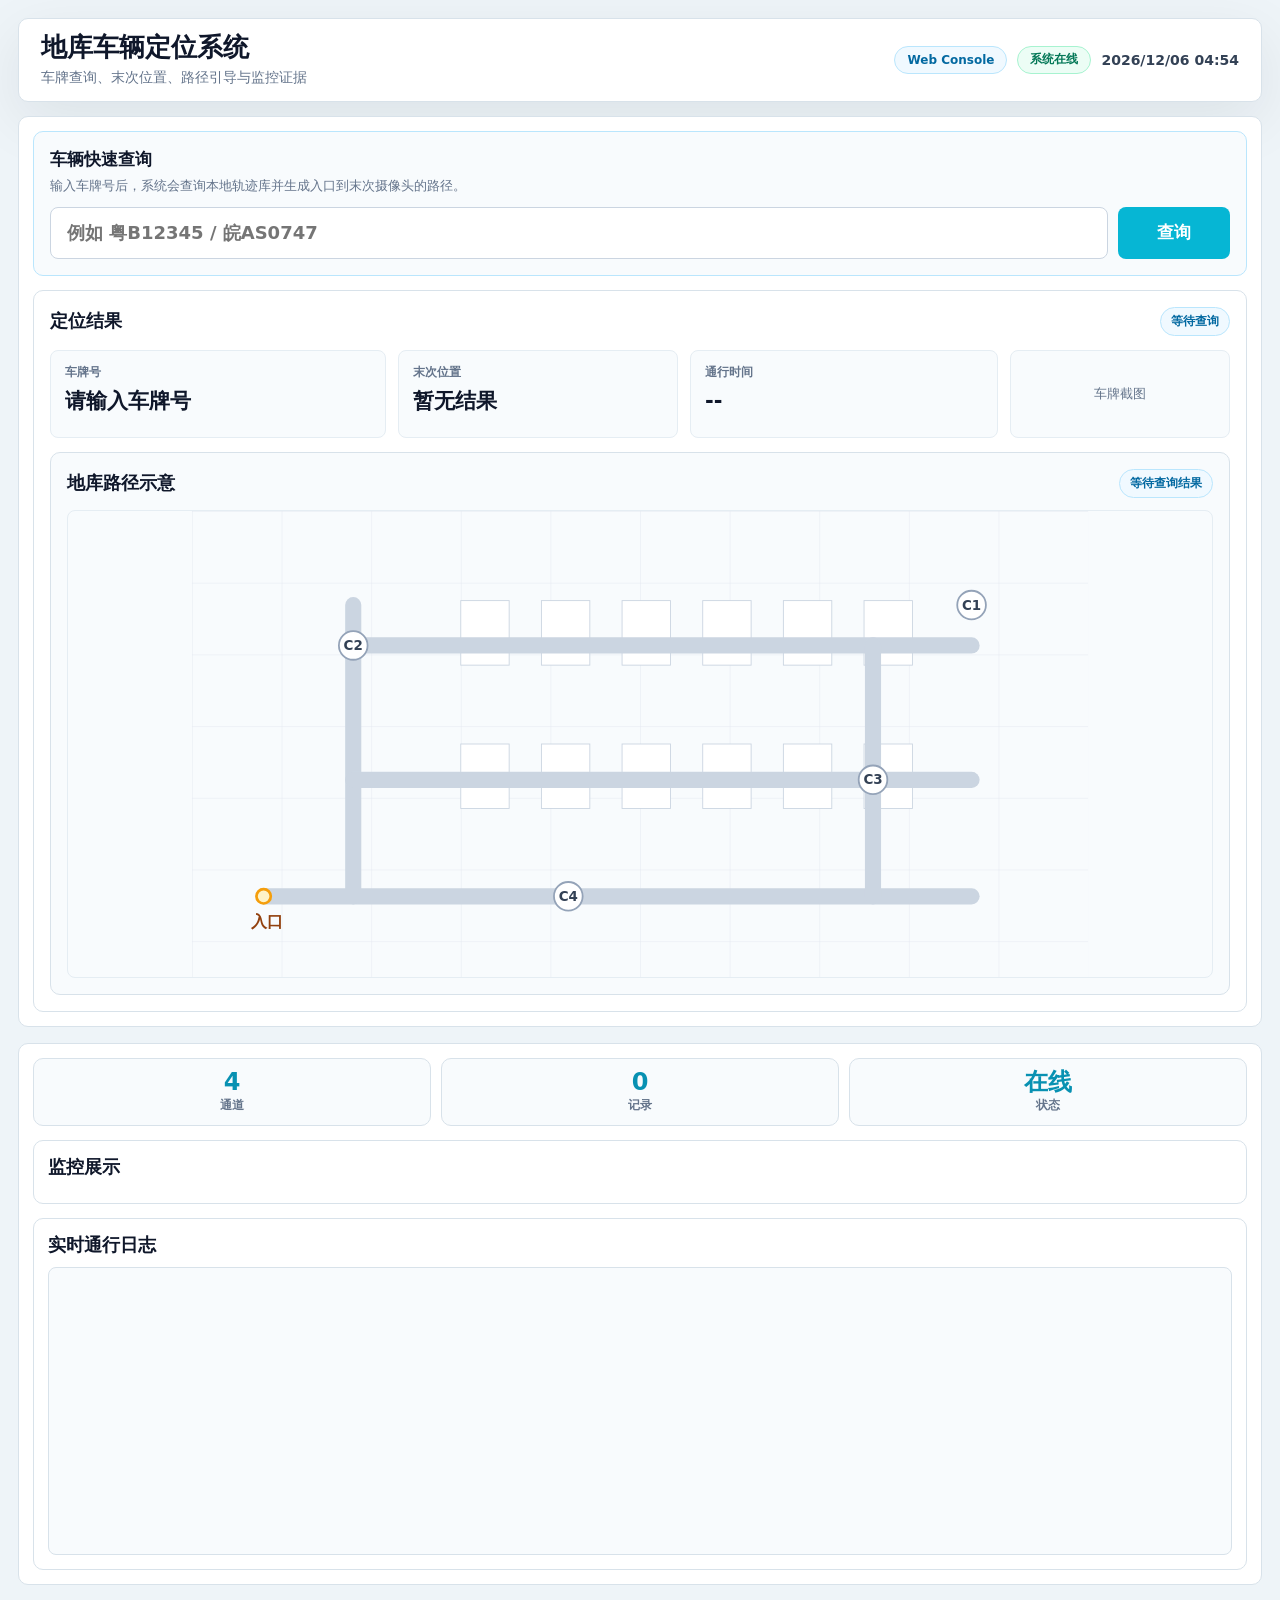
==== web/index.html @ daa82b67 "feat: add web console app" ====
<!doctype html>
<html lang="zh-CN">
<head>
  <meta charset="utf-8">
  <meta name="viewport" content="width=device-width, initial-scale=1">
  <title>地库车辆定位系统</title>
  <link rel="stylesheet" href="/web/styles.css">
</head>
<body>
  <main class="app-shell">
    <header class="topbar">
      <div>
        <h1>地库车辆定位系统</h1>
        <p>车牌查询、末次位置、路径引导与监控证据</p>
      </div>
      <div class="topbar-meta">
        <span class="pill pill-blue">Web Console</span>
        <span class="pill pill-green">系统在线</span>
        <time id="clock">--:--</time>
      </div>
    </header>

    <section class="dashboard">
      <section class="workspace">
        <form class="search-panel" id="searchForm">
          <div>
            <label for="plateInput">车辆快速查询</label>
            <p>输入车牌号后，系统会查询本地轨迹库并生成入口到末次摄像头的路径。</p>
          </div>
          <div class="search-row">
            <input id="plateInput" name="plate" type="text" placeholder="例如 粤B12345 / 皖AS0747" autocomplete="off">
            <button type="submit">查询</button>
          </div>
        </form>

        <section class="result-panel">
          <div class="section-heading">
            <h2>定位结果</h2>
            <span id="resultState">等待查询</span>
          </div>

          <div class="result-summary">
            <div>
              <span class="eyebrow">车牌号</span>
              <strong id="plateValue">请输入车牌号</strong>
            </div>
            <div>
              <span class="eyebrow">末次位置</span>
              <strong id="cameraValue">暂无结果</strong>
            </div>
            <div>
              <span class="eyebrow">通行时间</span>
              <strong id="timeValue">--</strong>
            </div>
            <figure class="plate-crop" id="plateCrop">
              <span>车牌截图</span>
            </figure>
          </div>

          <section class="map-card">
            <div class="map-title">
              <h2>地库路径示意</h2>
              <span id="routeLabel">等待查询结果</span>
            </div>
            <svg class="garage-map" viewBox="0 0 1000 520" role="img" aria-label="地库路径示意图">
              <defs>
                <pattern id="grid" width="100" height="80" patternUnits="userSpaceOnUse">
                  <path d="M 100 0 L 0 0 0 80" fill="none" stroke="#e2e8f0" stroke-width="1"/>
                </pattern>
              </defs>
              <rect x="0" y="0" width="1000" height="520" fill="url(#grid)"/>
              <g class="slots">
                <rect x="300" y="100" width="54" height="72"/>
                <rect x="390" y="100" width="54" height="72"/>
                <rect x="480" y="100" width="54" height="72"/>
                <rect x="570" y="100" width="54" height="72"/>
                <rect x="660" y="100" width="54" height="72"/>
                <rect x="750" y="100" width="54" height="72"/>
                <rect x="300" y="260" width="54" height="72"/>
                <rect x="390" y="260" width="54" height="72"/>
                <rect x="480" y="260" width="54" height="72"/>
                <rect x="570" y="260" width="54" height="72"/>
                <rect x="660" y="260" width="54" height="72"/>
                <rect x="750" y="260" width="54" height="72"/>
              </g>
              <g class="corridors">
                <path d="M80 430 H870"/>
                <path d="M180 105 V430"/>
                <path d="M180 150 H870"/>
                <path d="M180 300 H870"/>
                <path d="M760 150 V430"/>
              </g>
              <path id="routePath" class="route hidden" d=""/>
              <g class="entry">
                <circle cx="80" cy="430" r="8"/>
                <text x="66" y="464">入口</text>
              </g>
              <g class="camera-point" data-camera="1" transform="translate(870 105)">
                <circle r="16"/><text y="5">C1</text>
              </g>
              <g class="camera-point" data-camera="2" transform="translate(180 150)">
                <circle r="16"/><text y="5">C2</text>
              </g>
              <g class="camera-point" data-camera="3" transform="translate(760 300)">
                <circle r="16"/><text y="5">C3</text>
              </g>
              <g class="camera-point" data-camera="4" transform="translate(420 430)">
                <circle r="16"/><text y="5">C4</text>
              </g>
            </svg>
          </section>
        </section>
      </section>

      <aside class="side-rail">
        <section class="stats-grid">
          <article><strong id="channelCount">4</strong><span>通道</span></article>
          <article><strong id="recordCount">0</strong><span>记录</span></article>
          <article><strong>在线</strong><span>状态</span></article>
        </section>

        <section class="monitor-panel">
          <div class="section-heading compact">
            <h2>监控展示</h2>
          </div>
          <div class="camera-grid" id="cameraGrid"></div>
        </section>

        <section class="log-panel">
          <div class="section-heading compact">
            <h2>实时通行日志</h2>
          </div>
          <ol id="eventList" class="event-list"></ol>
        </section>
      </aside>
    </section>
  </main>

  <script src="/web/app.js"></script>
</body>
</html>
---- web/styles.css ----
:root {
  --bg: #eef4f8;
  --surface: #ffffff;
  --surface-soft: #f8fbfd;
  --line: #d8e2ea;
  --line-soft: #e5edf3;
  --text: #0f172a;
  --muted: #64748b;
  --cyan: #06b6d4;
  --cyan-strong: #0891b2;
  --emerald: #10b981;
  --amber: #f59e0b;
  --rose: #e11d48;
  --shadow: 0 18px 60px rgba(15, 23, 42, 0.08);
}

* {
  box-sizing: border-box;
}

body {
  margin: 0;
  background: var(--bg);
  color: var(--text);
  font-family: "Microsoft YaHei UI", "Segoe UI", system-ui, sans-serif;
  font-size: 16px;
}

.app-shell {
  min-height: 100vh;
  padding: 18px;
}

.topbar {
  display: flex;
  align-items: center;
  justify-content: space-between;
  min-height: 76px;
  padding: 14px 22px;
  background: var(--surface);
  border: 1px solid var(--line);
  border-radius: 10px;
  box-shadow: var(--shadow);
}

.topbar h1,
.section-heading h2,
.map-title h2 {
  margin: 0;
  letter-spacing: 0;
}

.topbar h1 {
  font-size: 26px;
  line-height: 1.15;
  font-weight: 750;
}

.topbar p {
  margin: 6px 0 0;
  color: var(--muted);
  font-size: 14px;
}

.topbar-meta {
  display: flex;
  align-items: center;
  gap: 10px;
  color: #334155;
  font-size: 14px;
  font-weight: 650;
}

.pill {
  display: inline-flex;
  align-items: center;
  min-height: 28px;
  padding: 0 12px;
  border-radius: 999px;
  font-size: 12px;
  font-weight: 750;
}

.pill-blue {
  color: #0369a1;
  background: #f0f9ff;
  border: 1px solid #bae6fd;
}

.pill-green {
  color: #047857;
  background: #ecfdf5;
  border: 1px solid #a7f3d0;
}

.dashboard {
  display: grid;
  grid-template-columns: minmax(780px, 1fr) minmax(420px, 560px);
  gap: 16px;
  margin-top: 14px;
}

.workspace,
.side-rail,
.search-panel,
.result-panel,
.map-card,
.monitor-panel,
.log-panel {
  border: 1px solid var(--line);
  border-radius: 10px;
  background: var(--surface);
}

.workspace,
.side-rail {
  padding: 14px;
}

.workspace {
  display: grid;
  gap: 14px;
}

.side-rail {
  display: grid;
  grid-template-rows: auto auto minmax(220px, 1fr);
  gap: 14px;
}

.search-panel {
  display: grid;
  gap: 12px;
  padding: 16px;
  background: var(--surface-soft);
  border-color: #bae6fd;
}

.search-panel label {
  display: block;
  font-size: 17px;
  font-weight: 750;
}

.search-panel p {
  margin: 6px 0 0;
  color: var(--muted);
  font-size: 13px;
}

.search-row {
  display: grid;
  grid-template-columns: 1fr 112px;
  gap: 10px;
}

.search-row input {
  width: 100%;
  height: 52px;
  padding: 0 16px;
  border: 1px solid #cbd5e1;
  border-radius: 8px;
  outline: none;
  color: var(--text);
  font: inherit;
  font-size: 18px;
  font-weight: 650;
  background: #fff;
}

.search-row input:focus {
  border-color: var(--cyan);
  box-shadow: 0 0 0 3px rgba(6, 182, 212, 0.14);
}

.search-row button {
  border: 0;
  border-radius: 8px;
  background: var(--cyan);
  color: #fff;
  font-size: 17px;
  font-weight: 750;
  cursor: pointer;
}

.search-row button:hover {
  background: var(--cyan-strong);
}

.result-panel {
  padding: 16px;
}

.section-heading,
.map-title {
  display: flex;
  align-items: center;
  justify-content: space-between;
  gap: 12px;
}

.section-heading h2,
.map-title h2 {
  font-size: 18px;
  font-weight: 750;
}

.section-heading span,
.map-title span {
  color: #0369a1;
  background: #f0f9ff;
  border: 1px solid #bae6fd;
  border-radius: 999px;
  padding: 5px 10px;
  font-size: 12px;
  font-weight: 700;
}

.section-heading.compact {
  margin-bottom: 10px;
}

.result-summary {
  display: grid;
  grid-template-columns: 1.2fr 1fr 1.1fr 220px;
  gap: 12px;
  align-items: stretch;
  margin-top: 14px;
}

.result-summary > div,
.plate-crop {
  min-height: 88px;
  margin: 0;
  padding: 13px 14px;
  border: 1px solid var(--line-soft);
  border-radius: 8px;
  background: var(--surface-soft);
}

.eyebrow {
  display: block;
  color: var(--muted);
  font-size: 12px;
  font-weight: 700;
  margin-bottom: 8px;
}

.result-summary strong {
  display: block;
  color: var(--text);
  font-size: 21px;
  line-height: 1.2;
  font-weight: 750;
}

.plate-crop {
  display: grid;
  place-items: center;
  overflow: hidden;
  color: var(--muted);
  font-size: 13px;
}

.plate-crop img {
  width: 100%;
  height: 100%;
  object-fit: contain;
}

.map-card {
  margin-top: 14px;
  padding: 16px;
  background: var(--surface-soft);
}

.garage-map {
  display: block;
  width: 100%;
  height: min(52vh, 560px);
  min-height: 360px;
  margin-top: 12px;
  border: 1px solid var(--line-soft);
  border-radius: 8px;
  background: #f8fbfd;
}

.slots rect {
  fill: #fff;
  stroke: #cbd5e1;
}

.corridors path {
  fill: none;
  stroke: #cbd5e1;
  stroke-width: 18;
  stroke-linecap: round;
  stroke-linejoin: round;
}

.route {
  fill: none;
  stroke: var(--emerald);
  stroke-width: 8;
  stroke-linecap: round;
  stroke-linejoin: round;
  filter: drop-shadow(0 0 8px rgba(16, 185, 129, 0.35));
}

.hidden {
  display: none;
}

.entry circle {
  fill: #fef3c7;
  stroke: var(--amber);
  stroke-width: 3;
}

.entry text {
  fill: #92400e;
  font-weight: 750;
  font-size: 18px;
}

.camera-point circle {
  fill: #fff;
  stroke: #94a3b8;
  stroke-width: 2;
}

.camera-point text {
  fill: #334155;
  text-anchor: middle;
  font-size: 15px;
  font-weight: 800;
}

.camera-point.active circle {
  fill: var(--emerald);
  stroke: #047857;
}

.camera-point.active text {
  fill: #fff;
}

.stats-grid {
  display: grid;
  grid-template-columns: repeat(3, 1fr);
  gap: 10px;
}

.stats-grid article {
  min-height: 68px;
  display: grid;
  place-items: center;
  padding: 10px;
  border: 1px solid var(--line);
  border-radius: 10px;
  background: var(--surface-soft);
}

.stats-grid strong {
  color: var(--cyan-strong);
  font-size: 24px;
  line-height: 1;
}

.stats-grid span {
  color: var(--muted);
  font-size: 12px;
  font-weight: 700;
}

.monitor-panel,
.log-panel {
  padding: 14px;
}

.camera-grid {
  display: grid;
  grid-template-columns: repeat(2, 1fr);
  gap: 10px;
}

.camera-tile {
  position: relative;
  aspect-ratio: 16 / 9;
  overflow: hidden;
  border-radius: 8px;
  background: #0f172a;
}

.camera-tile img {
  width: 100%;
  height: 100%;
  object-fit: cover;
}

.camera-tile span {
  position: absolute;
  left: 8px;
  top: 8px;
  padding: 4px 8px;
  border-radius: 999px;
  background: rgba(15, 23, 42, 0.72);
  color: #fff;
  font-size: 12px;
  font-weight: 750;
}

.event-list {
  height: clamp(220px, 32vh, 430px);
  margin: 0;
  padding: 6px;
  overflow: auto;
  border: 1px solid var(--line);
  border-radius: 8px;
  background: var(--surface-soft);
  list-style: none;
}

.event-list li {
  display: grid;
  grid-template-columns: 76px 1fr;
  gap: 10px;
  padding: 8px 8px;
  border-bottom: 1px solid var(--line-soft);
  color: #334155;
  font-size: 13px;
}

.event-list time {
  color: var(--muted);
  font-variant-numeric: tabular-nums;
}

.empty-state {
  color: var(--muted);
  padding: 18px;
  text-align: center;
}

@media (max-width: 1280px) {
  .dashboard {
    grid-template-columns: 1fr;
  }

  .side-rail {
    grid-template-rows: auto auto auto;
  }
}
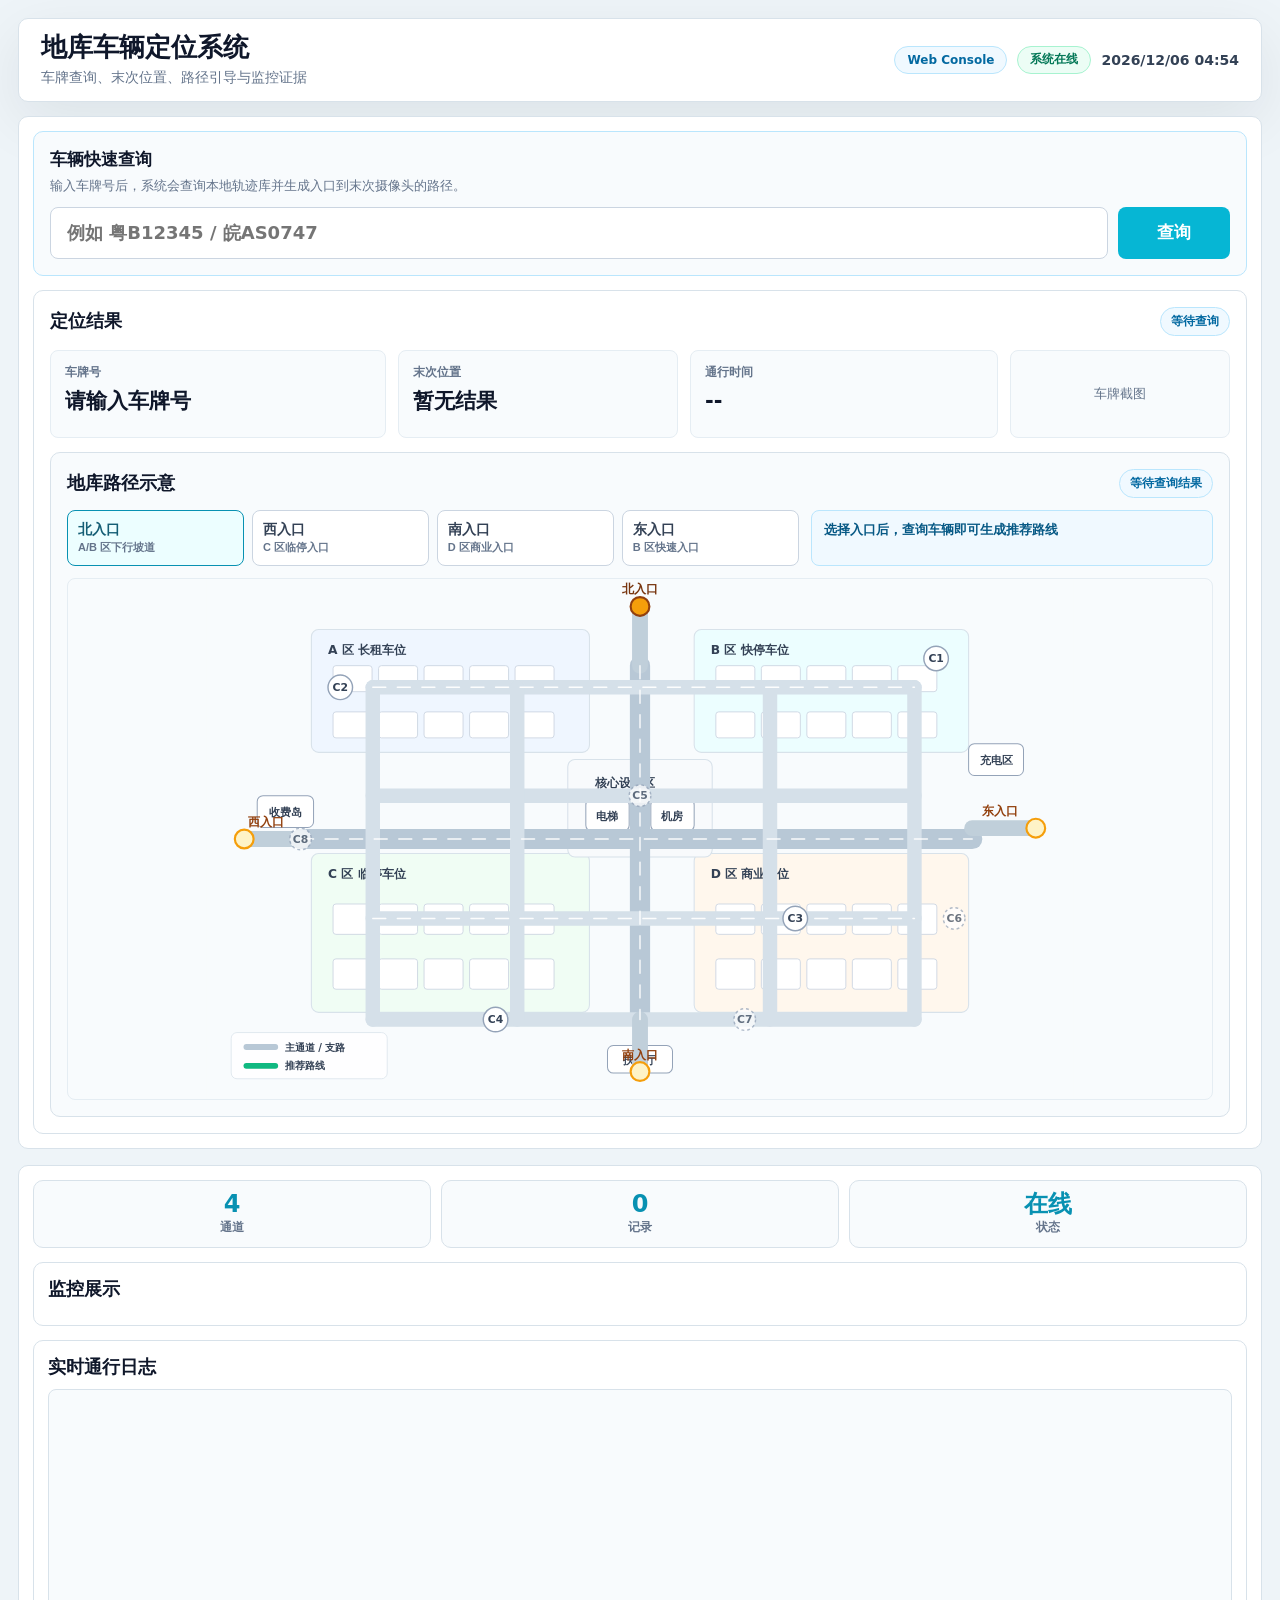
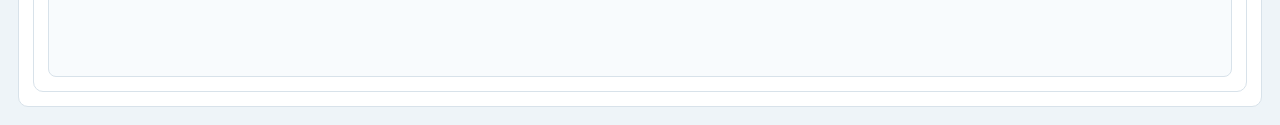
==== commit 3ec78c2d: "feat: enhance web garage map routing" ====
--- a/web/index.html
+++ b/web/index.html
@@ -62,50 +62,143 @@
               <h2>地库路径示意</h2>
               <span id="routeLabel">等待查询结果</span>
             </div>
-            <svg class="garage-map" viewBox="0 0 1000 520" role="img" aria-label="地库路径示意图">
+            <div class="map-controls">
+              <div class="entry-selector" role="radiogroup" aria-label="选择地库入口">
+                <button class="entry-option active" type="button" data-entry="north" aria-pressed="true">
+                  <span>北入口</span>
+                  <small>A/B 区下行坡道</small>
+                </button>
+                <button class="entry-option" type="button" data-entry="west" aria-pressed="false">
+                  <span>西入口</span>
+                  <small>C 区临停入口</small>
+                </button>
+                <button class="entry-option" type="button" data-entry="south" aria-pressed="false">
+                  <span>南入口</span>
+                  <small>D 区商业入口</small>
+                </button>
+                <button class="entry-option" type="button" data-entry="east" aria-pressed="false">
+                  <span>东入口</span>
+                  <small>B 区快速入口</small>
+                </button>
+              </div>
+              <p class="route-meta" id="routeMeta">选择入口后，查询车辆即可生成推荐路线</p>
+            </div>
+            <svg class="garage-map" viewBox="0 0 1200 720" role="img" aria-label="多入口地库路径示意图">
               <defs>
-                <pattern id="grid" width="100" height="80" patternUnits="userSpaceOnUse">
-                  <path d="M 100 0 L 0 0 0 80" fill="none" stroke="#e2e8f0" stroke-width="1"/>
+                <pattern id="grid" width="80" height="80" patternUnits="userSpaceOnUse">
+                  <path d="M 80 0 L 0 0 0 80" fill="none" stroke="#e2e8f0" stroke-width="1"/>
                 </pattern>
+                <marker id="routeArrow" markerWidth="16" markerHeight="16" refX="12" refY="8" orient="auto" markerUnits="strokeWidth">
+                  <path d="M2 2 L14 8 L2 14 Z" fill="#10b981"/>
+                </marker>
               </defs>
-              <rect x="0" y="0" width="1000" height="520" fill="url(#grid)"/>
-              <g class="slots">
-                <rect x="300" y="100" width="54" height="72"/>
-                <rect x="390" y="100" width="54" height="72"/>
-                <rect x="480" y="100" width="54" height="72"/>
-                <rect x="570" y="100" width="54" height="72"/>
-                <rect x="660" y="100" width="54" height="72"/>
-                <rect x="750" y="100" width="54" height="72"/>
-                <rect x="300" y="260" width="54" height="72"/>
-                <rect x="390" y="260" width="54" height="72"/>
-                <rect x="480" y="260" width="54" height="72"/>
-                <rect x="570" y="260" width="54" height="72"/>
-                <rect x="660" y="260" width="54" height="72"/>
-                <rect x="750" y="260" width="54" height="72"/>
-              </g>
+              <rect class="map-bg" x="0" y="0" width="1200" height="720" fill="url(#grid)"/>
+
+              <g class="zone-blocks">
+                <rect class="zone zone-a" x="145" y="70" width="385" height="170"/>
+                <rect class="zone zone-b" x="675" y="70" width="380" height="170"/>
+                <rect class="zone zone-c" x="145" y="380" width="385" height="220"/>
+                <rect class="zone zone-d" x="675" y="380" width="380" height="220"/>
+                <rect class="zone zone-core" x="500" y="250" width="200" height="135"/>
+              </g>
+
+              <g class="zone-labels">
+                <text x="168" y="104">A 区 长租车位</text>
+                <text x="698" y="104">B 区 快停车位</text>
+                <text x="168" y="414">C 区 临停车位</text>
+                <text x="698" y="414">D 区 商业车位</text>
+                <text x="538" y="288">核心设备区</text>
+              </g>
+
+              <g class="parking-slots">
+                <rect x="175" y="120" width="54" height="36"/><rect x="238" y="120" width="54" height="36"/><rect x="301" y="120" width="54" height="36"/><rect x="364" y="120" width="54" height="36"/><rect x="427" y="120" width="54" height="36"/>
+                <rect x="175" y="184" width="54" height="36"/><rect x="238" y="184" width="54" height="36"/><rect x="301" y="184" width="54" height="36"/><rect x="364" y="184" width="54" height="36"/><rect x="427" y="184" width="54" height="36"/>
+                <rect x="705" y="120" width="54" height="36"/><rect x="768" y="120" width="54" height="36"/><rect x="831" y="120" width="54" height="36"/><rect x="894" y="120" width="54" height="36"/><rect x="957" y="120" width="54" height="36"/>
+                <rect x="705" y="184" width="54" height="36"/><rect x="768" y="184" width="54" height="36"/><rect x="831" y="184" width="54" height="36"/><rect x="894" y="184" width="54" height="36"/><rect x="957" y="184" width="54" height="36"/>
+                <rect x="175" y="450" width="54" height="42"/><rect x="238" y="450" width="54" height="42"/><rect x="301" y="450" width="54" height="42"/><rect x="364" y="450" width="54" height="42"/><rect x="427" y="450" width="54" height="42"/>
+                <rect x="175" y="526" width="54" height="42"/><rect x="238" y="526" width="54" height="42"/><rect x="301" y="526" width="54" height="42"/><rect x="364" y="526" width="54" height="42"/><rect x="427" y="526" width="54" height="42"/>
+                <rect x="705" y="450" width="54" height="42"/><rect x="768" y="450" width="54" height="42"/><rect x="831" y="450" width="54" height="42"/><rect x="894" y="450" width="54" height="42"/><rect x="957" y="450" width="54" height="42"/>
+                <rect x="705" y="526" width="54" height="42"/><rect x="768" y="526" width="54" height="42"/><rect x="831" y="526" width="54" height="42"/><rect x="894" y="526" width="54" height="42"/><rect x="957" y="526" width="54" height="42"/>
+              </g>
+
+              <g class="service-areas">
+                <rect x="525" y="305" width="60" height="44"/><text x="555" y="333">电梯</text>
+                <rect x="615" y="305" width="60" height="44"/><text x="645" y="333">机房</text>
+                <rect x="70" y="300" width="78" height="44"/><text x="109" y="328">收费岛</text>
+                <rect x="1055" y="228" width="76" height="44"/><text x="1093" y="256">充电区</text>
+                <rect x="555" y="646" width="90" height="38"/><text x="600" y="671">扶梯厅</text>
+              </g>
+
               <g class="corridors">
-                <path d="M80 430 H870"/>
-                <path d="M180 105 V430"/>
-                <path d="M180 150 H870"/>
-                <path d="M180 300 H870"/>
-                <path d="M760 150 V430"/>
-              </g>
+                <path class="main-lane" d="M130 360 H1060"/>
+                <path class="main-lane" d="M600 120 V610"/>
+                <path class="branch-lane" d="M230 150 H980"/>
+                <path class="branch-lane" d="M230 300 H980"/>
+                <path class="branch-lane" d="M230 470 H980"/>
+                <path class="branch-lane" d="M230 610 H980"/>
+                <path class="branch-lane" d="M230 150 V610"/>
+                <path class="branch-lane" d="M430 150 V610"/>
+                <path class="branch-lane" d="M780 150 V610"/>
+                <path class="branch-lane" d="M980 150 V610"/>
+                <path class="entry-lane" d="M600 38 V120"/>
+                <path class="entry-lane" d="M52 360 H130"/>
+                <path class="entry-lane" d="M600 682 V610"/>
+                <path class="entry-lane" d="M1148 345 H1060"/>
+              </g>
+              <g class="lane-center">
+                <path d="M130 360 H1060"/>
+                <path d="M600 120 V610"/>
+                <path d="M230 150 H980"/>
+                <path d="M230 470 H980"/>
+              </g>
+
+              <path id="routeHalo" class="route-halo hidden" d=""/>
               <path id="routePath" class="route hidden" d=""/>
-              <g class="entry">
-                <circle cx="80" cy="430" r="8"/>
-                <text x="66" y="464">入口</text>
-              </g>
-              <g class="camera-point" data-camera="1" transform="translate(870 105)">
-                <circle r="16"/><text y="5">C1</text>
-              </g>
-              <g class="camera-point" data-camera="2" transform="translate(180 150)">
-                <circle r="16"/><text y="5">C2</text>
-              </g>
-              <g class="camera-point" data-camera="3" transform="translate(760 300)">
-                <circle r="16"/><text y="5">C3</text>
-              </g>
-              <g class="camera-point" data-camera="4" transform="translate(420 430)">
-                <circle r="16"/><text y="5">C4</text>
+
+              <g class="entry-point active" data-entry="north" transform="translate(600 38)" tabindex="0" role="button" aria-label="北入口">
+                <circle r="13"/><text x="0" y="-18">北入口</text>
+              </g>
+              <g class="entry-point" data-entry="west" transform="translate(52 360)" tabindex="0" role="button" aria-label="西入口">
+                <circle r="13"/><text x="30" y="-18">西入口</text>
+              </g>
+              <g class="entry-point" data-entry="south" transform="translate(600 682)" tabindex="0" role="button" aria-label="南入口">
+                <circle r="13"/><text x="0" y="-18">南入口</text>
+              </g>
+              <g class="entry-point" data-entry="east" transform="translate(1148 345)" tabindex="0" role="button" aria-label="东入口">
+                <circle r="13"/><text x="-50" y="-18">东入口</text>
+              </g>
+
+              <g class="camera-point" data-camera="1" transform="translate(1010 110)">
+                <circle r="17"/><text y="5">C1</text>
+              </g>
+              <g class="camera-point" data-camera="2" transform="translate(185 150)">
+                <circle r="17"/><text y="5">C2</text>
+              </g>
+              <g class="camera-point" data-camera="3" transform="translate(815 470)">
+                <circle r="17"/><text y="5">C3</text>
+              </g>
+              <g class="camera-point" data-camera="4" transform="translate(400 610)">
+                <circle r="17"/><text y="5">C4</text>
+              </g>
+              <g class="camera-point planned" data-camera="5" transform="translate(600 300)">
+                <circle r="15"/><text y="5">C5</text>
+              </g>
+              <g class="camera-point planned" data-camera="6" transform="translate(1035 470)">
+                <circle r="15"/><text y="5">C6</text>
+              </g>
+              <g class="camera-point planned" data-camera="7" transform="translate(745 610)">
+                <circle r="15"/><text y="5">C7</text>
+              </g>
+              <g class="camera-point planned" data-camera="8" transform="translate(130 360)">
+                <circle r="15"/><text y="5">C8</text>
+              </g>
+
+              <g class="map-legend">
+                <rect x="34" y="628" width="216" height="64"/>
+                <line x1="55" y1="648" x2="95" y2="648" class="legend-lane"/>
+                <text x="108" y="653">主通道 / 支路</text>
+                <line x1="55" y1="674" x2="95" y2="674" class="legend-route"/>
+                <text x="108" y="679">推荐路线</text>
               </g>
             </svg>
           </section>
--- a/web/styles.css
+++ b/web/styles.css
@@ -274,26 +274,177 @@
   background: var(--surface-soft);
 }
 
+.map-controls {
+  display: grid;
+  grid-template-columns: minmax(420px, 1fr) minmax(260px, 0.55fr);
+  gap: 12px;
+  margin-top: 12px;
+}
+
+.entry-selector {
+  display: grid;
+  grid-template-columns: repeat(4, minmax(0, 1fr));
+  gap: 8px;
+}
+
+.entry-option {
+  min-height: 56px;
+  padding: 8px 10px;
+  border: 1px solid #cbd5e1;
+  border-radius: 8px;
+  background: #fff;
+  color: #334155;
+  text-align: left;
+  cursor: pointer;
+  transition: border-color 180ms ease, background 180ms ease, box-shadow 180ms ease;
+}
+
+.entry-option:hover,
+.entry-option:focus-visible {
+  border-color: var(--cyan);
+  outline: none;
+  box-shadow: 0 0 0 3px rgba(6, 182, 212, 0.14);
+}
+
+.entry-option.active {
+  border-color: var(--cyan-strong);
+  background: #ecfeff;
+  color: #155e75;
+}
+
+.entry-option span,
+.entry-option small {
+  display: block;
+}
+
+.entry-option span {
+  font-size: 14px;
+  line-height: 1.2;
+  font-weight: 800;
+}
+
+.entry-option small {
+  margin-top: 4px;
+  color: var(--muted);
+  font-size: 11px;
+  line-height: 1.25;
+  font-weight: 650;
+}
+
+.route-meta {
+  min-height: 56px;
+  margin: 0;
+  padding: 10px 12px;
+  border: 1px solid #bae6fd;
+  border-radius: 8px;
+  background: #f0f9ff;
+  color: #075985;
+  font-size: 13px;
+  line-height: 1.45;
+  font-weight: 700;
+}
+
 .garage-map {
   display: block;
   width: 100%;
-  height: min(52vh, 560px);
-  min-height: 360px;
+  height: min(58vh, 640px);
+  min-height: 460px;
   margin-top: 12px;
   border: 1px solid var(--line-soft);
   border-radius: 8px;
   background: #f8fbfd;
 }
 
-.slots rect {
+.map-bg {
+  fill: #f8fbfd;
+}
+
+.zone-blocks rect {
+  stroke: #d8e2ea;
+  stroke-width: 1.5;
+  rx: 10;
+}
+
+.zone-a {
+  fill: #eff6ff;
+}
+
+.zone-b {
+  fill: #ecfeff;
+}
+
+.zone-c {
+  fill: #f0fdf4;
+}
+
+.zone-d {
+  fill: #fff7ed;
+}
+
+.zone-core {
+  fill: #f8fafc;
+}
+
+.zone-labels text {
+  fill: #334155;
+  font-size: 17px;
+  font-weight: 800;
+}
+
+.parking-slots rect {
   fill: #fff;
   stroke: #cbd5e1;
+  stroke-width: 1.2;
+  rx: 4;
+}
+
+.service-areas rect {
+  fill: #fff;
+  stroke: #94a3b8;
+  stroke-width: 1.4;
+  rx: 8;
+}
+
+.service-areas text {
+  fill: #334155;
+  font-size: 15px;
+  font-weight: 800;
+  text-anchor: middle;
 }
 
 .corridors path {
   fill: none;
-  stroke: #cbd5e1;
-  stroke-width: 18;
+  stroke-linecap: round;
+  stroke-linejoin: round;
+}
+
+.corridors .main-lane {
+  stroke: #b8c8d6;
+  stroke-width: 28;
+}
+
+.corridors .branch-lane {
+  stroke: #d5e0e9;
+  stroke-width: 20;
+}
+
+.corridors .entry-lane {
+  stroke: #c0cfda;
+  stroke-width: 22;
+}
+
+.lane-center path {
+  fill: none;
+  stroke: rgba(255, 255, 255, 0.92);
+  stroke-width: 2;
+  stroke-dasharray: 18 16;
+  stroke-linecap: round;
+}
+
+.route-halo {
+  fill: none;
+  stroke: rgba(16, 185, 129, 0.22);
+  stroke-width: 22;
   stroke-linecap: round;
   stroke-linejoin: round;
 }
@@ -301,26 +452,43 @@
 .route {
   fill: none;
   stroke: var(--emerald);
-  stroke-width: 8;
+  stroke-width: 10;
   stroke-linecap: round;
   stroke-linejoin: round;
   filter: drop-shadow(0 0 8px rgba(16, 185, 129, 0.35));
+  marker-end: url(#routeArrow);
 }
 
 .hidden {
   display: none;
 }
 
-.entry circle {
+.entry-point {
+  cursor: pointer;
+}
+
+.entry-point circle {
   fill: #fef3c7;
   stroke: var(--amber);
   stroke-width: 3;
 }
 
-.entry text {
+.entry-point text {
   fill: #92400e;
   font-weight: 750;
-  font-size: 18px;
+  font-size: 17px;
+  text-anchor: middle;
+}
+
+.entry-point.active circle,
+.entry-point:focus-visible circle {
+  fill: var(--amber);
+  stroke: #92400e;
+}
+
+.entry-point.active text,
+.entry-point:focus-visible text {
+  fill: #78350f;
 }
 
 .camera-point circle {
@@ -336,6 +504,14 @@
   font-weight: 800;
 }
 
+.camera-point.planned {
+  opacity: 0.72;
+}
+
+.camera-point.planned circle {
+  stroke-dasharray: 4 4;
+}
+
 .camera-point.active circle {
   fill: var(--emerald);
   stroke: #047857;
@@ -343,6 +519,30 @@
 
 .camera-point.active text {
   fill: #fff;
+}
+
+.map-legend rect {
+  fill: rgba(255, 255, 255, 0.86);
+  stroke: #d8e2ea;
+  rx: 8;
+}
+
+.map-legend text {
+  fill: #334155;
+  font-size: 14px;
+  font-weight: 750;
+}
+
+.legend-lane {
+  stroke: #b8c8d6;
+  stroke-width: 8;
+  stroke-linecap: round;
+}
+
+.legend-route {
+  stroke: var(--emerald);
+  stroke-width: 8;
+  stroke-linecap: round;
 }
 
 .stats-grid {
@@ -451,3 +651,76 @@
     grid-template-rows: auto auto auto;
   }
 }
+
+@media (max-width: 920px) {
+  .result-summary {
+    grid-template-columns: repeat(2, minmax(0, 1fr));
+  }
+
+  .map-controls {
+    grid-template-columns: 1fr;
+  }
+
+  .entry-selector {
+    grid-template-columns: repeat(2, minmax(0, 1fr));
+  }
+
+  .garage-map {
+    height: 520px;
+  }
+}
+
+@media (max-width: 640px) {
+  .app-shell {
+    padding: 10px;
+  }
+
+  .topbar {
+    align-items: flex-start;
+    flex-direction: column;
+    gap: 12px;
+    padding: 14px;
+  }
+
+  .topbar h1 {
+    font-size: 22px;
+  }
+
+  .topbar-meta {
+    flex-wrap: wrap;
+  }
+
+  .workspace,
+  .side-rail {
+    padding: 10px;
+  }
+
+  .search-row {
+    grid-template-columns: 1fr;
+  }
+
+  .search-row button {
+    min-height: 48px;
+  }
+
+  .section-heading,
+  .map-title {
+    align-items: flex-start;
+    flex-direction: column;
+  }
+
+  .result-summary,
+  .stats-grid,
+  .camera-grid {
+    grid-template-columns: 1fr;
+  }
+
+  .entry-selector {
+    grid-template-columns: 1fr;
+  }
+
+  .garage-map {
+    height: 460px;
+    min-height: 0;
+  }
+}
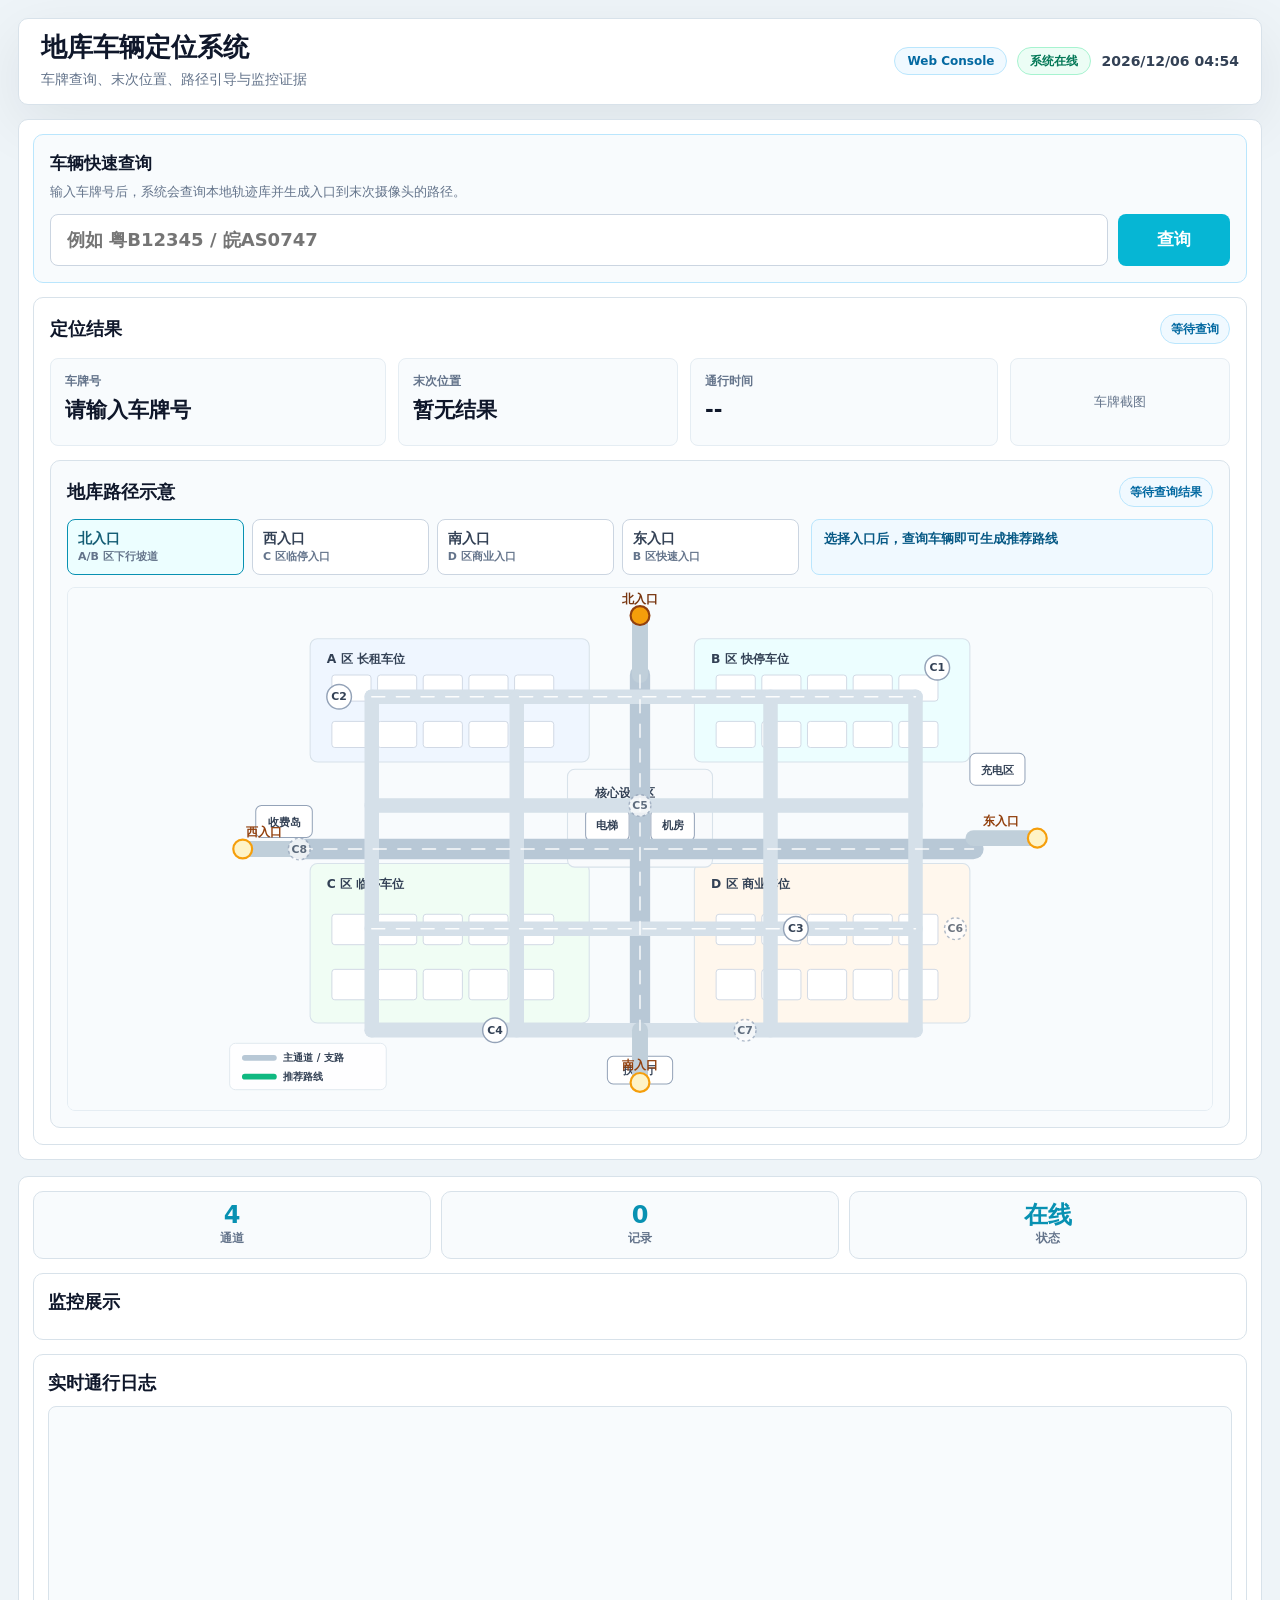
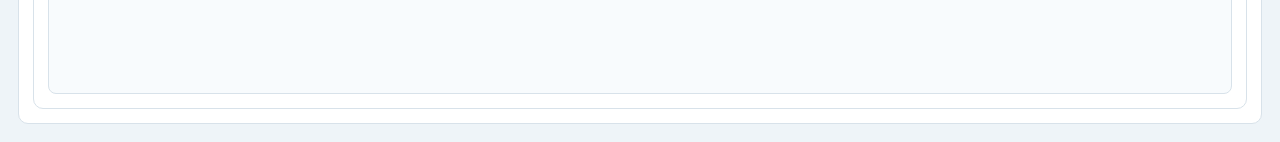
==== commit 068c9598: "fix: improve web console mobile layout" ====
--- a/web/index.html
+++ b/web/index.html
@@ -83,6 +83,7 @@
               </div>
               <p class="route-meta" id="routeMeta">选择入口后，查询车辆即可生成推荐路线</p>
             </div>
+            <div class="map-viewport" role="region" tabindex="0" aria-label="可触控平移的多入口地库路径示意图">
             <svg class="garage-map" viewBox="0 0 1200 720" role="img" aria-label="多入口地库路径示意图">
               <defs>
                 <pattern id="grid" width="80" height="80" patternUnits="userSpaceOnUse">
@@ -156,16 +157,16 @@
               <path id="routePath" class="route hidden" d=""/>
 
               <g class="entry-point active" data-entry="north" transform="translate(600 38)" tabindex="0" role="button" aria-label="北入口">
-                <circle r="13"/><text x="0" y="-18">北入口</text>
+                <circle class="entry-hit" r="34"/><circle class="entry-dot" r="13"/><text x="0" y="-18">北入口</text>
               </g>
               <g class="entry-point" data-entry="west" transform="translate(52 360)" tabindex="0" role="button" aria-label="西入口">
-                <circle r="13"/><text x="30" y="-18">西入口</text>
+                <circle class="entry-hit" r="34"/><circle class="entry-dot" r="13"/><text x="30" y="-18">西入口</text>
               </g>
               <g class="entry-point" data-entry="south" transform="translate(600 682)" tabindex="0" role="button" aria-label="南入口">
-                <circle r="13"/><text x="0" y="-18">南入口</text>
+                <circle class="entry-hit" r="34"/><circle class="entry-dot" r="13"/><text x="0" y="-18">南入口</text>
               </g>
               <g class="entry-point" data-entry="east" transform="translate(1148 345)" tabindex="0" role="button" aria-label="东入口">
-                <circle r="13"/><text x="-50" y="-18">东入口</text>
+                <circle class="entry-hit" r="34"/><circle class="entry-dot" r="13"/><text x="-50" y="-18">东入口</text>
               </g>
 
               <g class="camera-point" data-camera="1" transform="translate(1010 110)">
@@ -201,6 +202,7 @@
                 <text x="108" y="679">推荐路线</text>
               </g>
             </svg>
+            </div>
           </section>
         </section>
       </section>
--- a/web/styles.css
+++ b/web/styles.css
@@ -18,23 +18,47 @@
   box-sizing: border-box;
 }
 
+html {
+  -webkit-text-size-adjust: 100%;
+  text-size-adjust: 100%;
+}
+
 body {
   margin: 0;
   background: var(--bg);
   color: var(--text);
   font-family: "Microsoft YaHei UI", "Segoe UI", system-ui, sans-serif;
   font-size: 16px;
+  line-height: 1.5;
+  overflow-x: hidden;
+}
+
+button,
+input {
+  font: inherit;
+}
+
+button {
+  touch-action: manipulation;
 }
 
 .app-shell {
   min-height: 100vh;
-  padding: 18px;
+  min-height: 100dvh;
+  padding:
+    max(18px, env(safe-area-inset-top))
+    max(18px, env(safe-area-inset-right))
+    max(18px, env(safe-area-inset-bottom))
+    max(18px, env(safe-area-inset-left));
+  overflow-x: hidden;
 }
 
 .topbar {
   display: flex;
   align-items: center;
   justify-content: space-between;
+  gap: 16px;
+  min-width: 0;
   min-height: 76px;
   padding: 14px 22px;
   background: var(--surface);
@@ -43,6 +67,10 @@
   box-shadow: var(--shadow);
 }
 
+.topbar > div:first-child {
+  min-width: 0;
+}
+
 .topbar h1,
 .section-heading h2,
 .map-title h2 {
@@ -65,6 +93,9 @@
 .topbar-meta {
   display: flex;
   align-items: center;
+  justify-content: flex-end;
+  flex: 0 1 auto;
+  flex-wrap: wrap;
   gap: 10px;
   color: #334155;
   font-size: 14px;
@@ -95,7 +126,7 @@
 
 .dashboard {
   display: grid;
-  grid-template-columns: minmax(780px, 1fr) minmax(420px, 560px);
+  grid-template-columns: minmax(0, 1fr) minmax(360px, 520px);
   gap: 16px;
   margin-top: 14px;
 }
@@ -107,6 +138,7 @@
 .map-card,
 .monitor-panel,
 .log-panel {
+  min-width: 0;
   border: 1px solid var(--line);
   border-radius: 10px;
   background: var(--surface);
@@ -155,6 +187,7 @@
 }
 
 .search-row input {
+  min-width: 0;
   width: 100%;
   height: 52px;
   padding: 0 16px;
@@ -174,6 +207,7 @@
 }
 
 .search-row button {
+  min-height: 52px;
   border: 0;
   border-radius: 8px;
   background: var(--cyan);
@@ -187,6 +221,11 @@
   background: var(--cyan-strong);
 }
 
+.search-row button:focus-visible {
+  outline: none;
+  box-shadow: 0 0 0 3px rgba(6, 182, 212, 0.22);
+}
+
 .result-panel {
   padding: 16px;
 }
@@ -197,6 +236,7 @@
   align-items: center;
   justify-content: space-between;
   gap: 12px;
+  min-width: 0;
 }
 
 .section-heading h2,
@@ -207,6 +247,7 @@
 
 .section-heading span,
 .map-title span {
+  max-width: 100%;
   color: #0369a1;
   background: #f0f9ff;
   border: 1px solid #bae6fd;
@@ -214,6 +255,7 @@
   padding: 5px 10px;
   font-size: 12px;
   font-weight: 700;
+  overflow-wrap: anywhere;
 }
 
 .section-heading.compact {
@@ -230,6 +272,7 @@
 
 .result-summary > div,
 .plate-crop {
+  min-width: 0;
   min-height: 88px;
   margin: 0;
   padding: 13px 14px;
@@ -252,6 +295,7 @@
   font-size: 21px;
   line-height: 1.2;
   font-weight: 750;
+  overflow-wrap: anywhere;
 }
 
 .plate-crop {
@@ -272,11 +316,12 @@
   margin-top: 14px;
   padding: 16px;
   background: var(--surface-soft);
+  overflow: hidden;
 }
 
 .map-controls {
   display: grid;
-  grid-template-columns: minmax(420px, 1fr) minmax(260px, 0.55fr);
+  grid-template-columns: minmax(0, 1fr) minmax(220px, 0.55fr);
   gap: 12px;
   margin-top: 12px;
 }
@@ -332,6 +377,7 @@
 }
 
 .route-meta {
+  min-width: 0;
   min-height: 56px;
   margin: 0;
   padding: 10px 12px;
@@ -342,6 +388,21 @@
   font-size: 13px;
   line-height: 1.45;
   font-weight: 700;
+  overflow-wrap: anywhere;
+}
+
+.map-viewport {
+  width: 100%;
+  margin-top: 12px;
+  overflow: hidden;
+  border: 1px solid var(--line-soft);
+  border-radius: 8px;
+  background: #f8fbfd;
+}
+
+.map-viewport:focus-visible {
+  outline: none;
+  box-shadow: 0 0 0 3px rgba(6, 182, 212, 0.18);
 }
 
 .garage-map {
@@ -349,9 +410,6 @@
   width: 100%;
   height: min(58vh, 640px);
   min-height: 460px;
-  margin-top: 12px;
-  border: 1px solid var(--line-soft);
-  border-radius: 8px;
   background: #f8fbfd;
 }
 
@@ -467,7 +525,13 @@
   cursor: pointer;
 }
 
-.entry-point circle {
+.entry-point .entry-hit {
+  fill: transparent;
+  stroke: transparent;
+  pointer-events: all;
+}
+
+.entry-point .entry-dot {
   fill: #fef3c7;
   stroke: var(--amber);
   stroke-width: 3;
@@ -480,8 +544,8 @@
   text-anchor: middle;
 }
 
-.entry-point.active circle,
-.entry-point:focus-visible circle {
+.entry-point.active .entry-dot,
+.entry-point:focus-visible .entry-dot {
   fill: var(--amber);
   stroke: #92400e;
 }
@@ -489,6 +553,10 @@
 .entry-point.active text,
 .entry-point:focus-visible text {
   fill: #78350f;
+}
+
+.entry-point:focus-visible {
+  outline: none;
 }
 
 .camera-point circle {
@@ -586,6 +654,7 @@
 
 .camera-tile {
   position: relative;
+  min-width: 0;
   aspect-ratio: 16 / 9;
   overflow: hidden;
   border-radius: 8px;
@@ -623,7 +692,7 @@
 
 .event-list li {
   display: grid;
-  grid-template-columns: 76px 1fr;
+  grid-template-columns: minmax(64px, 76px) minmax(0, 1fr);
   gap: 10px;
   padding: 8px 8px;
   border-bottom: 1px solid var(--line-soft);
@@ -638,6 +707,7 @@
 
 .empty-state {
   color: var(--muted);
+  display: block;
   padding: 18px;
   text-align: center;
 }
@@ -672,7 +742,11 @@
 
 @media (max-width: 640px) {
   .app-shell {
-    padding: 10px;
+    padding:
+      max(10px, env(safe-area-inset-top))
+      max(10px, env(safe-area-inset-right))
+      max(10px, env(safe-area-inset-bottom))
+      max(10px, env(safe-area-inset-left));
   }
 
   .topbar {
@@ -687,6 +761,7 @@
   }
 
   .topbar-meta {
+    justify-content: flex-start;
     flex-wrap: wrap;
   }
 
@@ -700,7 +775,7 @@
   }
 
   .search-row button {
-    min-height: 48px;
+    min-height: 50px;
   }
 
   .section-heading,
@@ -709,18 +784,105 @@
     flex-direction: column;
   }
 
-  .result-summary,
-  .stats-grid,
+  .result-summary {
+    grid-template-columns: 1fr;
+  }
+
+  .stats-grid {
+    grid-template-columns: repeat(3, minmax(0, 1fr));
+  }
+
+  .camera-grid {
+    grid-template-columns: repeat(2, minmax(0, 1fr));
+  }
+
+  .entry-selector {
+    grid-template-columns: 1fr;
+  }
+
+  .map-viewport {
+    overflow-x: auto;
+    overflow-y: hidden;
+    overscroll-behavior-x: contain;
+    -webkit-overflow-scrolling: touch;
+    scrollbar-width: thin;
+  }
+
+  .garage-map {
+    width: 720px;
+    min-width: 720px;
+    height: auto;
+    min-height: 0;
+    aspect-ratio: 5 / 3;
+  }
+
+  .event-list {
+    height: clamp(190px, 34dvh, 300px);
+  }
+}
+
+@media (max-width: 480px) {
+  .topbar,
+  .search-panel,
+  .result-panel,
+  .map-card,
+  .monitor-panel,
+  .log-panel {
+    border-radius: 8px;
+  }
+
+  .search-panel,
+  .result-panel,
+  .map-card {
+    padding: 12px;
+  }
+
+  .topbar h1 {
+    font-size: 20px;
+  }
+
+  .topbar p,
+  .search-panel p {
+    font-size: 13px;
+    line-height: 1.45;
+  }
+
+  .result-summary strong {
+    font-size: 18px;
+  }
+
+  .plate-crop {
+    min-height: 118px;
+  }
+
   .camera-grid {
     grid-template-columns: 1fr;
   }
 
-  .entry-selector {
-    grid-template-columns: 1fr;
-  }
-
+  .stats-grid article {
+    min-height: 62px;
+    padding: 8px;
+  }
+
+  .stats-grid strong {
+    font-size: 20px;
+  }
+}
+
+@media (orientation: landscape) and (max-height: 520px) {
   .garage-map {
-    height: 460px;
+    height: 380px;
     min-height: 0;
   }
 }
+
+@media (prefers-reduced-motion: reduce) {
+  *,
+  *::before,
+  *::after {
+    transition-duration: 0.01ms !important;
+    animation-duration: 0.01ms !important;
+    animation-iteration-count: 1 !important;
+    scroll-behavior: auto !important;
+  }
+}
